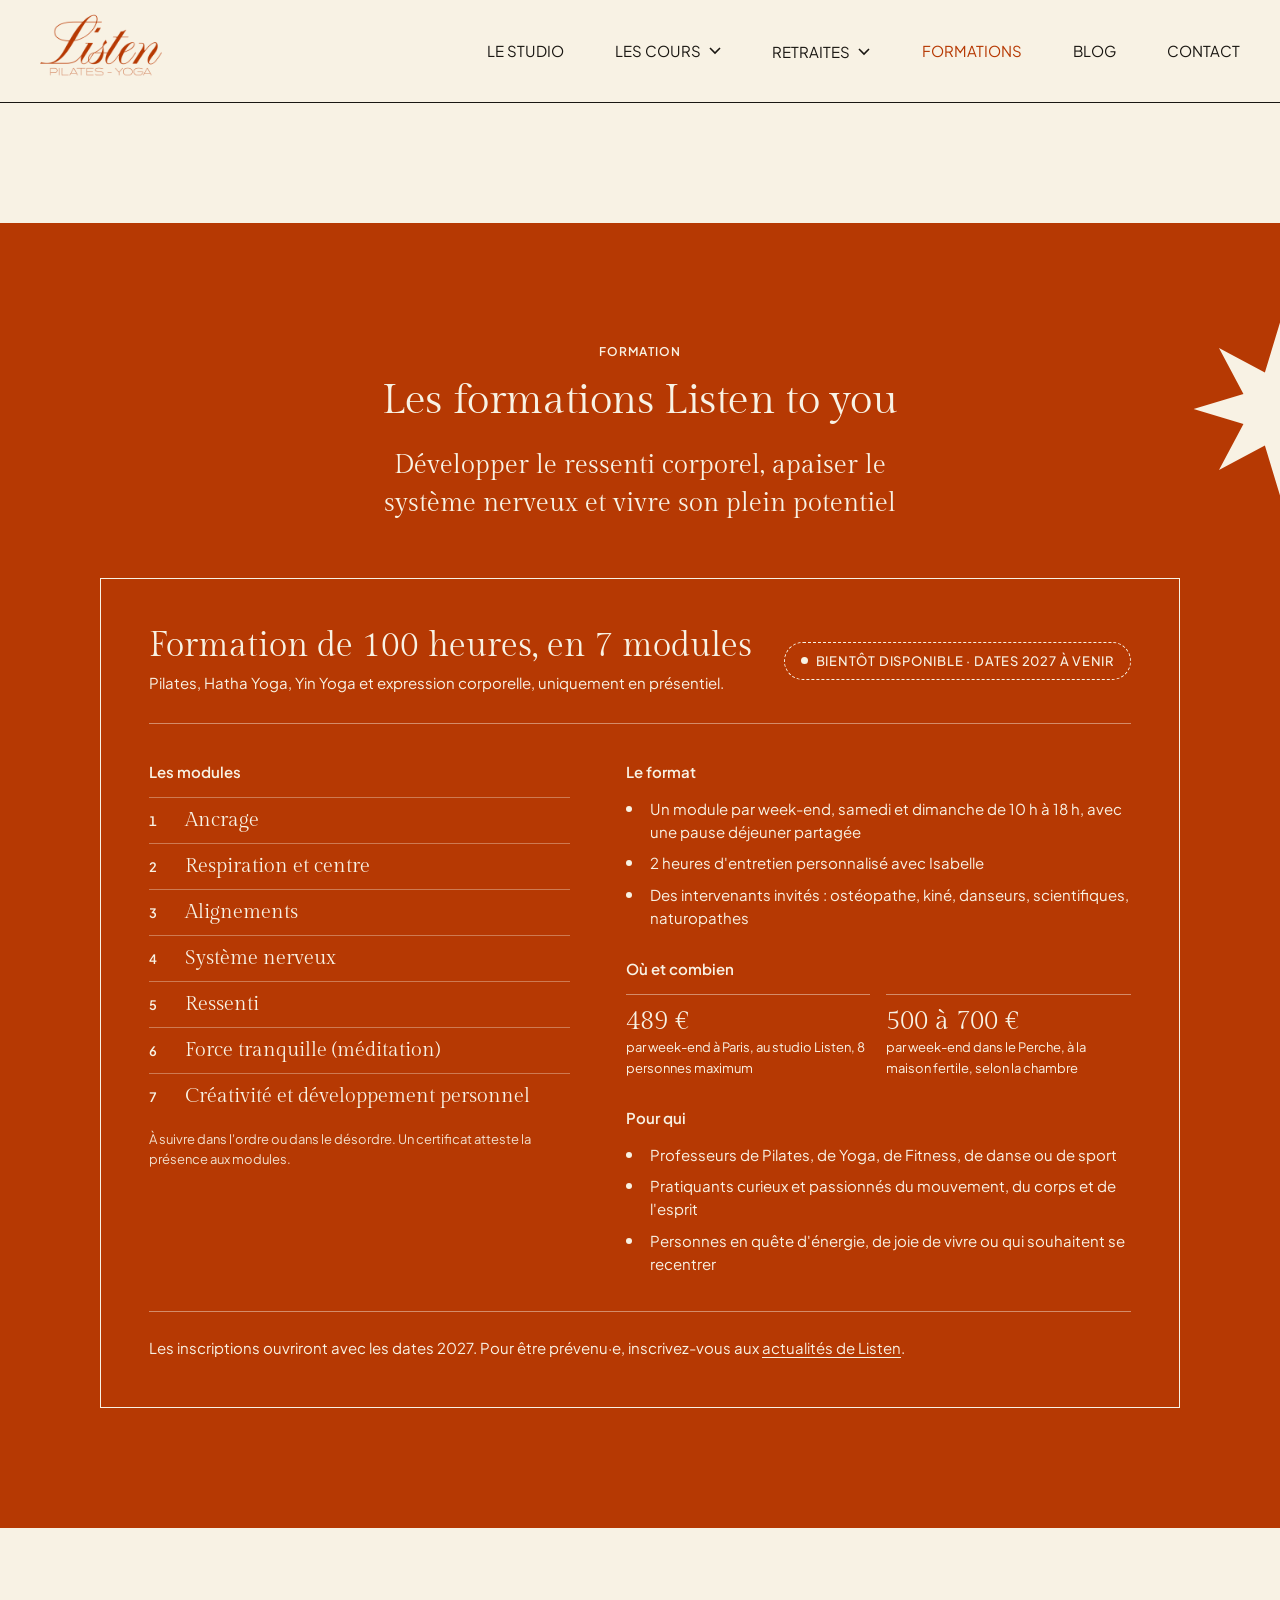
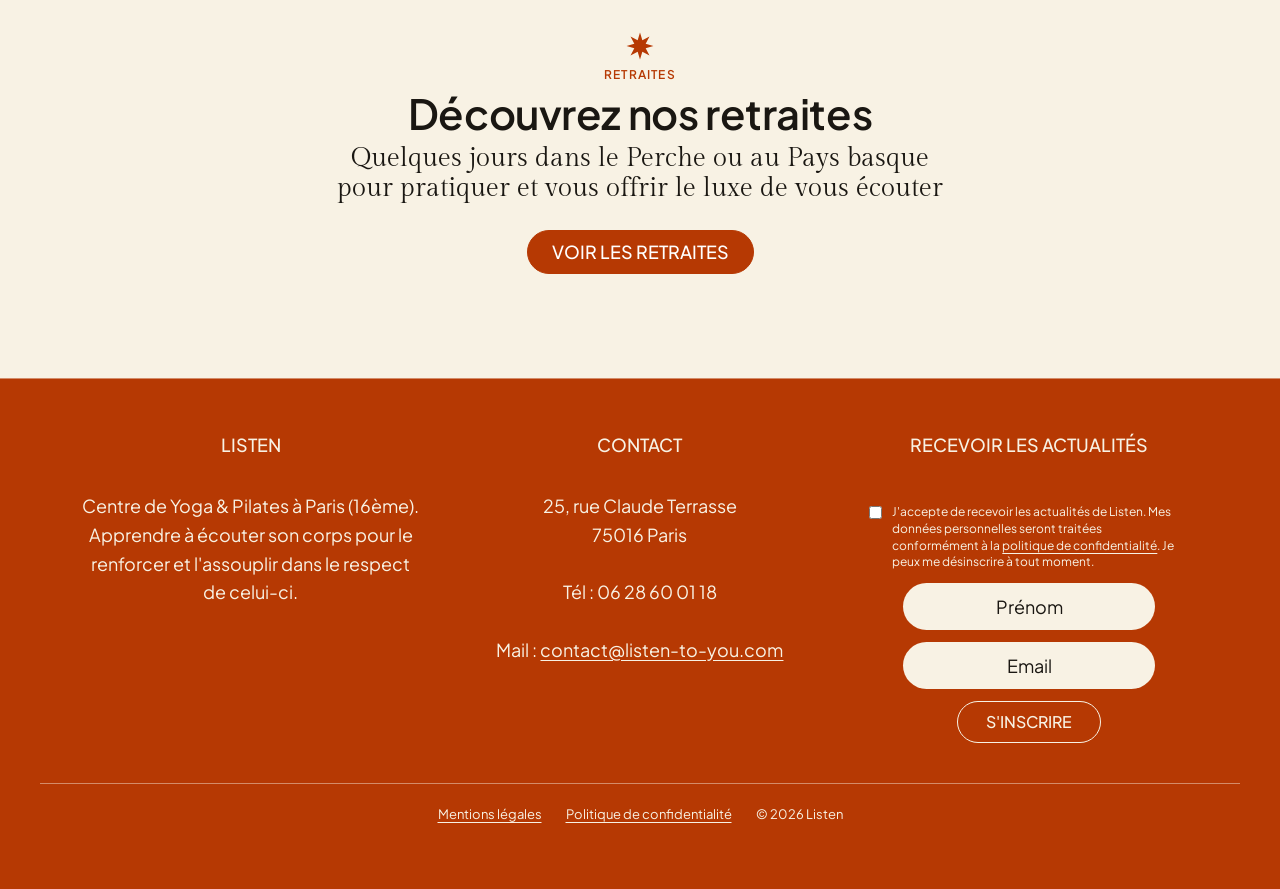
==== formations.html @ 7c876366 "Maquettes du site Listen : retraites, formation et trois lieux Pages Retraites, Formation, Perche, A" ====
<!doctype html>
<html lang="fr">
<meta charset="utf-8">
<meta name="viewport" content="width=device-width, initial-scale=1, viewport-fit=cover">
<title>Formation Listen to you · Pilates et Yoga | Listen</title>
<meta name="description" content="La formation Listen to you : 100 heures en 7 modules (Pilates, Hatha Yoga, Yin Yoga, expression corporelle) avec Isabelle Franck-Ribas, à Paris ou dans le Perche. Dès 489 € le week-end.">
<meta property="og:title" content="Formation Listen to you · Pilates et Yoga | Listen">
<meta property="og:description" content="La formation Listen to you : 100 heures en 7 modules (Pilates, Hatha Yoga, Yin Yoga, expression corporelle) avec Isabelle Franck-Ribas, à Paris ou dans le Perche. Dès 489 € le week-end.">
<!-- og:image : à remplacer par l'URL absolue de l'image sur WordPress -->
<meta property="og:image" content="images/hero.jpg">
<meta property="og:type" content="website">
<!-- Données structurées : à compléter à la mise en ligne avec les URL absolues (url, logo, image) -->
<script type="application/ld+json">
{
  "@context": "https://schema.org",
  "@type": "Organization",
  "name": "Listen",
  "description": "Centre de Yoga et de Pilates à Paris (16e) qui organise des retraites Yoga et Pilates dans le Perche et au Pays basque.",
  "email": "contact@listen-to-you.com",
  "telephone": "+33 6 28 60 01 18",
  "address": { "@type": "PostalAddress", "streetAddress": "25, rue Claude Terrasse", "postalCode": "75016", "addressLocality": "Paris", "addressCountry": "FR" },
  "founder": { "@type": "Person", "name": "Isabelle Franck-Ribas", "jobTitle": "Professeure de Pilates et de Yoga" }
}
</script>
<link rel="icon" href="data:image/svg+xml,%3Csvg xmlns='http://www.w3.org/2000/svg' viewBox='0 0 100 100'%3E%3Cpolygon fill='%23B63903' points='50,2 58.4,29.7 83.9,16.1 70.3,41.6 98,50 70.3,58.4 83.9,83.9 58.4,70.3 50,98 41.6,70.3 16.1,83.9 29.7,58.4 2,50 29.7,41.6 16.1,16.1 41.6,29.7'/%3E%3C/svg%3E">
<meta name="claude:viewport-fit-sides" content="cover">
<link rel="preconnect" href="https://fonts.googleapis.com">
<link rel="preconnect" href="https://fonts.gstatic.com" crossorigin>
<link rel="stylesheet" href="https://fonts.googleapis.com/css2?family=Gilda+Display&family=Plus+Jakarta+Sans:wght@400;500;600&display=swap">
<link rel="stylesheet" href="css/retraites.css">

<svg width="0" height="0" style="position:absolute" aria-hidden="true">
  <symbol id="star" viewBox="0 0 100 100"><polygon fill="currentColor" points="50,2 58.4,29.7 83.9,16.1 70.3,41.6 98,50 70.3,58.4 83.9,83.9 58.4,70.3 50,98 41.6,70.3 16.1,83.9 29.7,58.4 2,50 29.7,41.6 16.1,16.1 41.6,29.7"/></symbol>
</svg>

<a class="skip" href="#top">Aller au contenu</a>
<header class="nav">
  <div class="wrap">
    <a class="logo" href="#top"><img src="images/logo-listen.png" alt="Listen, Pilates et Yoga" width="122" height="78"></a>
    <nav class="menu" aria-label="Menu principal">
      <a href="#">Le studio</a>
      <a href="#">Les cours <svg class="chev" viewBox="0 0 12 8" aria-hidden="true"><path d="M1 1l5 5 5-5" fill="none" stroke="currentColor" stroke-width="1.6"/></svg></a>
      <div class="has-sub">
        <a href="retraites.html">Retraites <svg class="chev" viewBox="0 0 12 8" aria-hidden="true"><path d="M1 1l5 5 5-5" fill="none" stroke="currentColor" stroke-width="1.6"/></svg></a>
        <div class="sub"><ul>
          <li><a href="sejour-perche.html"><small>Perche</small>La maison fertile</a></li>
          <li><a href="sejour-argia.html"><small>Pays basque</small>Domaine d'Argia</a></li>
          <li><a href="sejour-yaya.html"><small>Pays basque</small>Maison Yaya</a></li>
        </ul></div>
      </div>
      <a href="#top" aria-current="page">Formations</a>
      <a href="#">Blog</a>
      <a href="#">Contact</a>
    </nav>
    <details class="menu-m">
      <summary>Menu</summary>
      <nav aria-label="Menu principal">
        <a href="#">Le studio</a>
        <a href="#">Les cours</a>
        <a href="retraites.html">Retraites</a>
        <a class="subl" href="sejour-perche.html">Perche · La maison fertile</a>
        <a class="subl" href="sejour-argia.html">Pays basque · Domaine d'Argia</a>
        <a class="subl" href="sejour-yaya.html">Pays basque · Maison Yaya</a>
        <a href="#top" aria-current="page">Formations</a>
        <a href="#">Blog</a>
        <a href="#">Contact</a>
      </nav>
    </details>
  </div>
</header>

<main id="top">
  <!-- ============ FORMATION : reprise de la section Formation de l'ancienne page « Retraites et formations » ============ -->
  <section class="band" id="formation" aria-labelledby="t-formation">
    <svg class="band-star" aria-hidden="true"><use href="#star"/></svg>
    <div class="wrap">
      <div class="head">
        <p class="kicker">Formation</p>
        <h1 id="t-formation">Les formations Listen to you</h1>
        <p class="serif">Développer le ressenti corporel, apaiser le système nerveux et vivre son plein potentiel</p>
      </div>

      <article class="course" aria-labelledby="t-course">
        <div class="course-top">
          <div>
            <h2 id="t-course">Formation de 100 heures, en 7 modules</h2>
            <p>Pilates, Hatha Yoga, Yin Yoga et expression corporelle, uniquement en présentiel.</p>
          </div>
          <span class="soon">Bientôt disponible · dates 2027 à venir</span>
        </div>

        <div class="course-grid">
          <div>
            <h3>Les modules</h3>
            <ol class="modules">
              <li>Ancrage</li>
              <li>Respiration et centre</li>
              <li>Alignements</li>
              <li>Système nerveux</li>
              <li>Ressenti</li>
              <li>Force tranquille (méditation)</li>
              <li>Créativité et développement personnel</li>
            </ol>
            <p>À suivre dans l'ordre ou dans le désordre. Un certificat atteste la présence aux modules.</p>
          </div>

          <div class="facts">
            <div>
              <h3>Le format</h3>
              <ul>
                <li><span>Un module par week-end, samedi et dimanche de 10 h à 18 h, avec une pause déjeuner partagée</span></li>
                <li><span>2 heures d'entretien personnalisé avec Isabelle</span></li>
                <li><span>Des intervenants invités : ostéopathe, kiné, danseurs, scientifiques, naturopathes</span></li>
              </ul>
            </div>
            <div>
              <h3>Où et combien</h3>
              <div class="prices">
                <div><b>489 €</b><span>par week-end à Paris, au studio Listen, 8 personnes maximum</span></div>
                <div><b>500 à 700 €</b><span>par week-end dans le Perche, à la maison fertile, selon la chambre</span></div>
              </div>
            </div>
            <div>
              <h3>Pour qui</h3>
              <ul>
                <li><span>Professeurs de Pilates, de Yoga, de Fitness, de danse ou de sport</span></li>
                <li><span>Pratiquants curieux et passionnés du mouvement, du corps et de l'esprit</span></li>
                <li><span>Personnes en quête d'énergie, de joie de vivre ou qui souhaitent se recentrer</span></li>
              </ul>
            </div>
          </div>
        </div>

        <p class="course-note">Les inscriptions ouvriront avec les dates 2027. Pour être prévenu·e, inscrivez-vous aux <a href="#actus">actualités de Listen</a>.</p>
      </article>
    </div>
  </section>

  <!-- ============ RENVOI VERS LES RETRAITES ============ -->
  <section class="wrap next" aria-labelledby="t-next">
    <div class="head">
      <svg class="star" aria-hidden="true"><use href="#star"/></svg>
      <p class="kicker">Retraites</p>
      <h2 id="t-next">Découvrez nos retraites</h2>
      <p class="serif">Quelques jours dans le Perche ou au Pays basque pour pratiquer et vous offrir le luxe de vous écouter</p>
      <a class="btn" href="retraites.html">Voir les retraites</a>
    </div>
  </section>
</main>

<footer>
  <div class="wrap">
    <div>
      <h2>Listen</h2>
      <p>Centre de Yoga &amp; Pilates à Paris (16ème).</p>
      <p>Apprendre à écouter son corps pour le renforcer et l'assouplir dans le respect de celui-ci.</p>
    </div>
    <div>
      <h2>Contact</h2>
      <address>25, rue Claude Terrasse<br>75016 Paris<br><br>Tél : 06 28 60 01 18<br><br>Mail : <a href="mailto:contact@listen-to-you.com">contact@listen-to-you.com</a></address>
    </div>
    <form class="news" id="actus" onsubmit="event.preventDefault()">
      <h2>Recevoir les actualités</h2>
      <label class="ok"><input id="n-ok" type="checkbox" name="consent" required><span>J'accepte de recevoir les actualités de Listen. Mes données personnelles seront traitées conformément à la <a href="#">politique de confidentialité</a>. Je peux me désinscrire à tout moment.</span></label>
      <input id="n-prenom" type="text" name="prenom" placeholder="Prénom" aria-label="Prénom" autocomplete="given-name">
      <input id="n-email" type="email" name="email" placeholder="Email" aria-label="E-mail" autocomplete="email">
      <button type="submit">S'inscrire</button>
    </form>
  </div>
  <div class="wrap legal">
    <a href="#">Mentions légales</a>
    <a href="#">Politique de confidentialité</a>
    <span>© 2026 Listen</span>
  </div>
</footer>
---- css/retraites.css ----
/* DA Listen (Figma "Site Listen") : fond beige partout, jamais de fond blanc ; cartes en contour orange 1px.
   Page « Retraites » (version SEO) : hero, galerie, l'esprit des retraites (3 colonnes), prochaines retraites (une carte par lieu), comment ça se passe, avis, FAQ, renvoi vers la formation. */
:root {
  --beige: #F8F2E4;
  --ink: #1A1712;
  --ink-soft: #4F483D;
  --line: #E2D9C6;
  --divider: #C9B98F;
  --orange: #B63903;
  --on-orange: #FFFFFF;
  --placeholder: #D9D9D9;

  --f-title: "Plus Jakarta Sans", system-ui, -apple-system, "Segoe UI", sans-serif;
  --f-serif: "Gilda Display", Georgia, "Times New Roman", serif;

  --margin: 40px;
  color-scheme: light;
}
* { box-sizing: border-box; }
body { margin: 0; background: var(--beige); color: var(--ink); font-family: var(--f-title); font-size: 1.0625rem; line-height: 1.55; -webkit-font-smoothing: antialiased; }
h1, h2, h3, h4 { margin: 0; font-weight: 400; text-wrap: balance; }
p { margin: 0; }
a { color: var(--orange); }
:focus-visible { outline: 2px solid var(--orange); outline-offset: 3px; }
svg { display: block; }
img { max-width: 100%; }

.wrap { max-width: 1200px; margin-inline: auto; padding-left: max(var(--margin), env(safe-area-inset-left, 0px)); padding-right: max(var(--margin), env(safe-area-inset-right, 0px)); }
@media (max-width: 640px) { :root { --margin: 16px; } }

.star { color: var(--orange); width: 28px; height: 28px; flex: none; }
.kicker { font-size: 0.75rem; font-weight: 600; letter-spacing: 0.1em; text-transform: uppercase; color: var(--orange); }
.serif { font-family: var(--f-serif); }

.btn {
  display: inline-flex; align-items: center; justify-content: center; gap: 8px;
  font: 500 1.125rem/1 var(--f-title); text-transform: uppercase;
  padding: 12px 24px; border-radius: 34px; border: 1px solid var(--orange);
  background: var(--orange); color: var(--on-orange); text-decoration: none; cursor: pointer;
  transition: filter .15s ease;
}
.btn:hover { filter: brightness(1.08); }
/* Pastille d'état, non cliquable */
.soon { display: inline-flex; align-items: center; gap: 8px; padding: 8px 16px; border: 1px dashed currentColor; border-radius: 34px; font-size: 0.8125rem; font-weight: 500; letter-spacing: 0.06em; text-transform: uppercase; }
.soon::before { content: ""; width: 7px; height: 7px; border-radius: 50%; background: currentColor; }

/* ---------- Navigation (Nav-bar du DS) ---------- */
.nav { background: var(--beige); border-bottom: 1px solid var(--ink); position: sticky; top: env(safe-area-inset-top, 0px); z-index: 25; }
.nav .wrap { max-width: 1440px; display: flex; justify-content: space-between; align-items: center; gap: 12px; padding-block: 12px; }
.logo img { display: block; width: 122px; height: auto; }
.menu { display: flex; align-items: center; gap: clamp(24px, 4vw, 60px); }
.menu a { color: var(--ink); font-size: 0.9375rem; line-height: 1.2; text-transform: uppercase; text-decoration: none; white-space: nowrap; display: inline-flex; align-items: center; gap: 8px; }
.menu a:hover, .menu a[aria-current="page"] { color: var(--orange); }
.menu .chev { width: 12px; height: 8px; }
/* Sous-menu Retraites : les pages lieux, au survol et au clavier */
.has-sub { position: relative; }
.has-sub .sub { display: none; position: absolute; top: 100%; left: 50%; translate: -50% 0; padding-top: 14px; z-index: 30; }
.has-sub:hover .sub, .has-sub:focus-within .sub { display: block; }
.has-sub:hover > a .chev, .has-sub:focus-within > a .chev { rotate: 180deg; }
.sub ul { list-style: none; margin: 0; padding: 8px 0; background: var(--beige); border: 1px solid var(--orange); min-width: 280px; }
.sub a { display: grid; gap: 2px; padding: 10px 20px; text-transform: none; white-space: nowrap; }
.sub a small { font-size: 0.75rem; letter-spacing: 0.08em; text-transform: uppercase; color: var(--ink-soft); }
.sub a:hover small { color: var(--orange); }
.menu a.is-section { color: var(--orange); }
.menu-m nav a.subl { padding-left: 20px; text-transform: none; font-size: 0.9375rem; }
.menu-m { display: none; }
.menu-m summary { list-style: none; cursor: pointer; font-size: 0.9375rem; text-transform: uppercase; border: 1px solid var(--orange); color: var(--orange); border-radius: 34px; padding: 8px 18px; }
.menu-m summary::-webkit-details-marker { display: none; }
.menu-m nav { position: absolute; left: 0; right: 0; top: 100%; background: var(--beige); border-bottom: 1px solid var(--ink); padding: 8px max(var(--margin), env(safe-area-inset-left, 0px)) 16px; display: grid; }
.menu-m nav a { color: var(--ink); text-decoration: none; text-transform: uppercase; font-size: 0.9375rem; padding: 12px 0; border-top: 1px solid var(--line); }
.menu-m nav a[aria-current="page"] { color: var(--orange); }

/* ---------- Hero : texte seul, centré ---------- */
.hero { display: grid; justify-items: center; text-align: center; gap: 20px; padding-block: 112px 0; }
.hero h1 { font-weight: 600; font-size: clamp(2.2rem, 5vw, 3.8rem); line-height: 1.04; letter-spacing: -0.02em; max-width: 20ch; }
.hero .sub { font-family: var(--f-serif); font-size: clamp(1.3rem, 2.4vw, 1.75rem); line-height: 1.25; max-width: 36rem; }
.hero > p:not(.sub):not(.kicker) { color: var(--ink-soft); max-width: 34rem; }
.hero-cta { display: flex; flex-wrap: wrap; gap: 12px; justify-content: center; margin-top: 8px; }
.btn-ghost { background: transparent; color: var(--orange); }

/* ---------- Galerie d'ouverture ---------- */
/* Pleine largeur, de bord à bord, juste sous le CTA du hero */
.gallery-band { margin-top: 64px; }
.gallery { display: grid; grid-template-columns: 2fr 1fr 1fr 2fr; grid-template-rows: repeat(2, clamp(200px, 22vw, 340px)); gap: 8px; }
.gallery img { width: 100%; height: 100%; object-fit: cover; display: block; }
.gallery img:nth-child(1) { grid-row: span 2; }
.gallery img:nth-child(4) { grid-column: 2 / span 2; }
.gallery img:nth-child(5) { grid-column: 4; grid-row: 1 / 3; }

/* ---------- L'esprit des retraites : trois colonnes, étoile au-dessus de chaque ---------- */
.spirit { display: grid; grid-template-columns: repeat(3, minmax(0, 1fr)); }
.spirit-col { display: grid; gap: 14px; align-content: start; padding: 8px 40px; }
.spirit-col:first-child { padding-left: 0; }
.spirit-col:last-child { padding-right: 0; }
.spirit-col + .spirit-col { border-left: 1px solid var(--line); }
.spirit-col h3 { font-family: var(--f-serif); font-size: clamp(1.5rem, 2.4vw, 1.9rem); line-height: 1.15; }
.spirit-col .lede { font-family: var(--f-serif); font-size: 1.2rem; line-height: 1.35; }
.spirit-col > p:not(.kicker):not(.lede) { color: var(--ink-soft); font-size: 0.9375rem; }

/* ---------- Comment ça se passe ---------- */
.how { display: grid; grid-template-columns: repeat(4, minmax(0, 1fr)); border: 1px solid var(--orange); }
.how > div { padding: 32px 28px; display: grid; gap: 12px; align-content: start; }
.how > div + div { border-left: 1px solid var(--orange); }
.how h3 { font-family: var(--f-serif); font-size: 1.35rem; line-height: 1.2; }
.how p { font-size: 0.9375rem; color: var(--ink-soft); }
.how-cta { display: grid; justify-items: center; gap: 20px; margin-top: 48px; text-align: center; }
.how-cta p { font-family: var(--f-serif); font-size: clamp(1.3rem, 2.4vw, 1.7rem); line-height: 1.3; }

/* ---------- Titres de section ---------- */
.head { text-align: center; display: grid; justify-items: center; gap: 6px; padding-top: 104px; margin-bottom: 56px; }
.head h2, .head h1 { font-weight: 600; font-size: clamp(2rem, 4vw, 2.6rem); letter-spacing: -0.01em; line-height: 1.1; }
#esprit .head { text-align: left; justify-items: start; }
.head p.serif { font-size: clamp(1.3rem, 2.4vw, 1.6rem); line-height: 1.2; max-width: 40rem; }

/* ---------- Cartes des retraites ---------- */
.retreats { display: grid; grid-template-columns: repeat(3, minmax(0, 1fr)); gap: 24px; }
@media (max-width: 1000px) { .retreats { grid-template-columns: minmax(0, 1fr); max-width: 640px; margin-inline: auto; } }
.card { border: 1px solid var(--orange); display: grid; grid-template-rows: auto 1fr; position: relative; transition: box-shadow .2s ease; }
.card .btn::after { content: ""; position: absolute; inset: 0; }
.card:has(.btn):hover { box-shadow: inset 0 0 0 1px var(--orange); }
.card:has(.btn) .pic { transition: filter .3s ease; }
.card:has(.btn):hover .pic { filter: saturate(1.08) brightness(1.03); }
.card .pic { aspect-ratio: 3 / 2; width: 100%; height: auto; object-fit: cover; display: block; }
.card .pic.todo { background: var(--placeholder); display: grid; place-items: center; color: var(--ink-soft); font-size: 0.8125rem; letter-spacing: 0.05em; text-transform: uppercase; text-align: center; padding: 24px; }
.card .body { padding: 24px 24px 28px; display: grid; gap: 14px; align-content: start; grid-template-rows: auto auto auto 1fr auto; }
.card .place-tag { font-size: 0.8125rem; font-weight: 600; letter-spacing: 0.08em; text-transform: uppercase; color: var(--orange); }
.card h3 { font-family: var(--f-serif); font-size: clamp(1.5rem, 2.2vw, 1.75rem); line-height: 1.15; }
.card .where { font-size: 0.9375rem; color: var(--ink); }
.card .where span { color: var(--ink-soft); }
.card .desc { color: var(--ink-soft); font-size: 0.9375rem; }
.card .foot { display: flex; flex-wrap: wrap; align-items: center; justify-content: space-between; gap: 16px; padding-top: 18px; border-top: 1px solid var(--line); }
.card .meta { display: grid; line-height: 1.25; }
.card .meta b { font-family: var(--f-serif); font-weight: 400; font-size: 1.5rem; color: var(--orange); }
.card .meta span { font-size: 0.8125rem; color: var(--ink-soft); }
.card .soon { color: var(--ink-soft); }

/* ---------- Formation : bandeau orange + encart non cliquable ---------- */
.band { background: var(--orange); color: var(--beige); position: relative; overflow: hidden; padding-block: 96px; margin-top: 120px; }
.band-star { position: absolute; width: 180px; height: 180px; color: var(--beige); top: 96px; right: -90px; }
.band .head { padding-top: 0; }
.band .kicker { color: var(--beige); }
.band .head h2, .band .head h1 { font-family: var(--f-serif); font-weight: 400; }
.band { padding-block: 120px; }
.band .head { margin-bottom: 0; gap: 24px; }
.band .head .kicker { margin-bottom: -8px; }
.band .head p.serif { max-width: 34rem; line-height: 1.45; }
.band .soon { color: var(--beige); margin-top: 16px; }
.band .btn { background: var(--beige); border-color: var(--beige); color: var(--orange); margin-top: 16px; }

/* ---------- Avis ---------- */
.voices { display: grid; grid-template-columns: repeat(3, minmax(0, 1fr)); gap: 24px; }
.voice { margin: 0; border: 1px solid var(--orange); padding: 32px 28px; display: grid; gap: 18px; align-content: space-between; }
.voice blockquote { margin: 0; font-family: var(--f-serif); font-size: 1.2rem; line-height: 1.4; }
.voice blockquote::before { content: "“"; color: var(--orange); margin-right: 2px; }
.voice blockquote::after { content: "”"; color: var(--orange); margin-left: 2px; }
.voice figcaption { margin: 0; font-size: 0.875rem; }
.voice figcaption b { display: block; font-weight: 600; color: var(--ink); }
.voices.todo .voice { border-style: dashed; }
.voices.todo blockquote { color: var(--ink-soft); }
.todo-note { text-align: center; font-size: 0.8125rem; color: var(--ink-soft); margin-top: 20px; }

/* ---------- FAQ ---------- */
.faq { max-width: 820px; margin-inline: auto; border-top: 1px solid var(--line); }
.faq details { border-bottom: 1px solid var(--line); }
.faq summary { cursor: pointer; list-style: none; padding: 20px 0; font-weight: 500; display: flex; justify-content: space-between; gap: 16px; }
.faq summary::-webkit-details-marker { display: none; }
.faq summary::after { content: "+"; color: var(--orange); font-size: 1.25rem; line-height: 1; transition: transform .2s; }
.faq details[open] summary::after { transform: rotate(45deg); }
.faq details p { padding-bottom: 20px; color: var(--ink-soft); max-width: 62ch; }
@media (prefers-reduced-motion: reduce) { .faq summary::after { transition: none; } }

/* ---------- Pied de page du DS ---------- */
footer { background: var(--orange); color: var(--beige); padding-block: 52px 64px; text-align: center; font-size: 1.125rem; line-height: 1.6; border-top: 1px solid color-mix(in srgb, var(--beige) 45%, transparent); }
footer .wrap { display: grid; grid-template-columns: repeat(3, minmax(0, 1fr)); gap: 40px 48px; }
footer h2 { font-size: 1.125rem; font-weight: 500; text-transform: uppercase; margin-bottom: 32px; }
footer a { color: inherit; }
footer address { font-style: normal; }
.news { display: grid; gap: 12px; justify-items: center; scroll-margin-top: 24px; }
.news label.ok { display: grid; grid-template-columns: 13px minmax(0, 1fr); gap: 10px; text-align: left; font-size: 0.75rem; line-height: 1.4; max-width: 320px; }
.news label.ok input { width: 13px; height: 13px; margin: 2px 0 0; accent-color: var(--beige); }
.news input[type="text"], .news input[type="email"] { width: min(252px, 100%); height: 47px; border: 0; border-radius: 29px; background: var(--beige); color: var(--ink); font: inherit; font-size: 1.125rem; text-align: center; }
.news input::placeholder { color: var(--ink); }
.news button { font: 500 1rem/1 var(--f-title); text-transform: uppercase; padding: 12px 28px; border-radius: 34px; border: 1px solid var(--beige); background: transparent; color: var(--beige); cursor: pointer; }
.news button:hover { background: var(--beige); color: var(--orange); }

/* ---------- Responsive ---------- */
@media (max-width: 1000px) {
  .how { grid-template-columns: 1fr 1fr; }
  .how > div:nth-child(3) { border-left: 0; }
  .how > div:nth-child(n+3) { border-top: 1px solid var(--orange); }
}
@media (max-width: 760px) {
  .hero { padding-block: 64px 0; }
  .menu { display: none; }
  .menu-m { display: block; }
  .logo img { width: 96px; }
  .gallery-band { margin-top: 40px; }
  .gallery { grid-template-columns: 1fr 1fr; grid-template-rows: 220px 140px 140px; gap: 8px; }
  .gallery img:nth-child(n) { grid-row: auto; grid-column: auto; }
  .gallery img:nth-child(1) { grid-column: 1 / -1; }
  .gallery img:nth-child(5) { display: none; }
  .how { grid-template-columns: minmax(0, 1fr); }
  .how > div + div { border-left: 0; border-top: 1px solid var(--orange); }
  .head { padding-top: 72px; margin-bottom: 40px; }
  .retreats, footer .wrap { grid-template-columns: minmax(0, 1fr); }
  .spirit { grid-template-columns: minmax(0, 1fr); }
  .spirit-col, .spirit-col:first-child, .spirit-col:last-child { padding: 28px 0; }
  .spirit-col + .spirit-col { border-left: 0; border-top: 1px solid var(--line); }
  .card .body { padding: 24px 20px 24px; }
  .band { margin-top: 72px; padding-block: 72px; }
  .band-star { width: 110px; height: 110px; top: 40px; right: -60px; }
  .voices { grid-template-columns: minmax(0, 1fr); }
  footer h2 { margin-bottom: 16px; }
}
@media (prefers-reduced-motion: reduce) { .btn { transition: none; } }

/* ---------- Audit : finitions communes ---------- */
p { text-wrap: pretty; }
.btn { transition: filter .2s ease, transform .2s ease; }
.btn:active { transform: translateY(1px) scale(.98); }
a { text-underline-offset: 3px; transition: color .2s ease; }
.menu a { transition: color .2s ease; }
.skip { position: absolute; left: max(16px, env(safe-area-inset-left, 0px)); top: -100px; z-index: 100; background: var(--orange); color: var(--on-orange); padding: 10px 18px; border-radius: 34px; text-decoration: none; font-weight: 500; }
.skip:focus { top: 12px; }
footer .wrap.legal { display: flex; flex-wrap: wrap; justify-content: center; gap: 8px 24px; margin-top: 40px; padding-top: 20px; border-top: 1px solid color-mix(in srgb, var(--beige) 45%, transparent); font-size: 0.8125rem; }
@media (prefers-reduced-motion: reduce) { .btn, a { transition: none; } .btn:active { transform: none; } }
html { scroll-behavior: smooth; }
@media (prefers-reduced-motion: reduce) { html { scroll-behavior: auto; } }
/* Ancres : laisser la place de la barre de navigation fixe */
[id] { scroll-margin-top: 120px; }

/* ---------- Formation : encart détaillé (page formations.html) ---------- */
.course { max-width: 1080px; margin-inline: auto; margin-top: 56px; border: 1px solid var(--beige); padding: clamp(24px, 4vw, 48px); display: grid; gap: 36px; position: relative; }
.course-top { display: flex; flex-wrap: wrap; justify-content: space-between; align-items: center; gap: 16px; padding-bottom: 28px; border-bottom: 1px solid color-mix(in srgb, var(--beige) 45%, transparent); }
.course-top h2 { font-family: var(--f-serif); font-size: clamp(1.6rem, 2.8vw, 2.1rem); line-height: 1.15; }
.course-top p { font-size: 0.9375rem; margin-top: 6px; }
.course .soon { color: var(--beige); margin-top: 0; }
.course-grid { display: grid; grid-template-columns: minmax(0, 5fr) minmax(0, 6fr); gap: 40px 56px; }
.course h3 { font-size: 0.9375rem; font-weight: 600; margin-bottom: 14px; }
.modules { list-style: none; margin: 0; padding: 0; display: grid; gap: 0; counter-reset: m; }
.modules li { counter-increment: m; display: grid; grid-template-columns: 36px minmax(0, 1fr); align-items: baseline; padding-block: 10px; border-top: 1px solid color-mix(in srgb, var(--beige) 35%, transparent); font-family: var(--f-serif); font-size: 1.25rem; line-height: 1.25; }
.modules li::before { content: counter(m); font-family: var(--f-title); font-size: 0.8125rem; font-weight: 600; font-variant-numeric: tabular-nums; }
.modules + p { font-size: 0.8125rem; margin-top: 10px; opacity: .9; }
.facts { display: grid; gap: 28px; align-content: start; }
.facts ul { list-style: none; margin: 0; padding: 0; display: grid; gap: 8px; }
.facts li { display: grid; grid-template-columns: 14px minmax(0, 1fr); gap: 10px; font-size: 0.9375rem; }
.facts li::before { content: ""; width: 6px; height: 6px; border-radius: 50%; background: var(--beige); margin-top: 0.6em; }
.prices { display: grid; grid-template-columns: 1fr 1fr; gap: 16px; }
.prices div { display: grid; gap: 2px; padding-top: 12px; border-top: 1px solid color-mix(in srgb, var(--beige) 45%, transparent); }
.prices b { font-family: var(--f-serif); font-weight: 400; font-size: 1.6rem; line-height: 1.1; }
.prices span { font-size: 0.8125rem; }
.course-note { font-size: 0.9375rem; padding-top: 24px; border-top: 1px solid color-mix(in srgb, var(--beige) 45%, transparent); }
.course-note a { color: inherit; }
@media (max-width: 1000px) { .course-grid { grid-template-columns: minmax(0, 1fr); gap: 32px; } }
@media (max-width: 760px) { .prices { grid-template-columns: minmax(0, 1fr); } .course { margin-top: 40px; } }

/* ---------- Renvoi vers les retraites, bas de formations.html (fond beige entre le bandeau et le pied de page orange) ---------- */
.next .head { margin-bottom: 0; padding-bottom: 104px; }
.next .btn { margin-top: 20px; }
@media (max-width: 760px) { .next .head { padding-bottom: 72px; } }

/* ---------- Avis : une citation à la une, puis mosaïque 3 / 2 / 1 colonnes (cartes à hauteur naturelle) ---------- */
.voice-feature { margin: 0 auto 64px; max-width: 46rem; display: grid; justify-items: center; gap: 20px; text-align: center; }
.voice-feature blockquote { margin: 0; font-family: var(--f-serif); font-size: clamp(1.7rem, 4.2vw, 2.8rem); line-height: 1.18; text-wrap: balance; }
.voice-feature blockquote::before { content: "« "; color: var(--orange); }
.voice-feature blockquote::after { content: " »"; color: var(--orange); }
.voice-feature figcaption { font-size: 0.875rem; color: var(--ink-soft); }
.voice-feature figcaption b { display: block; font-weight: 600; color: var(--ink); }
@media (max-width: 760px) { .voice-feature { margin-bottom: 40px; gap: 14px; } }
.voices { display: block; columns: 3; column-gap: 24px; }
.voice { break-inside: avoid; margin-bottom: 24px; }
@media (max-width: 1000px) { .voices { columns: 2; } }
@media (max-width: 760px) { .voices { columns: 1; } .voice { padding: 24px 20px; } }
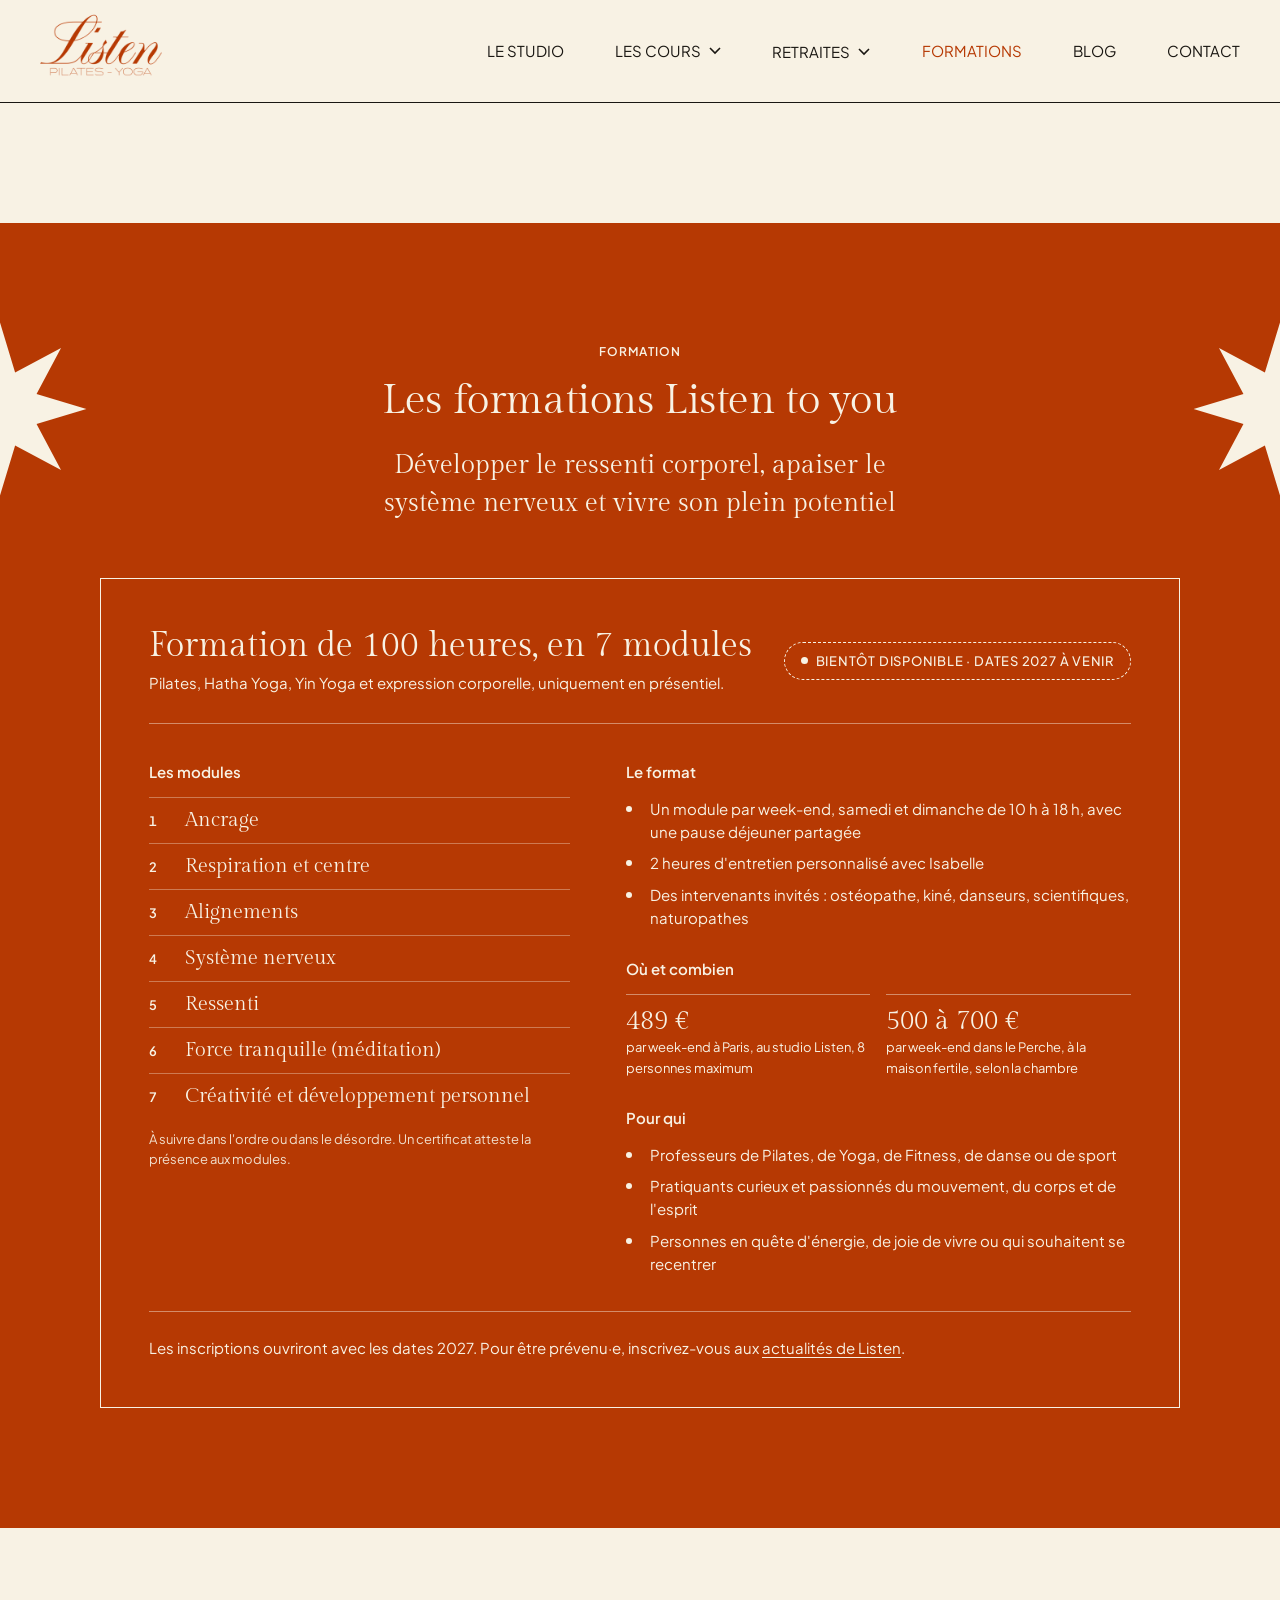
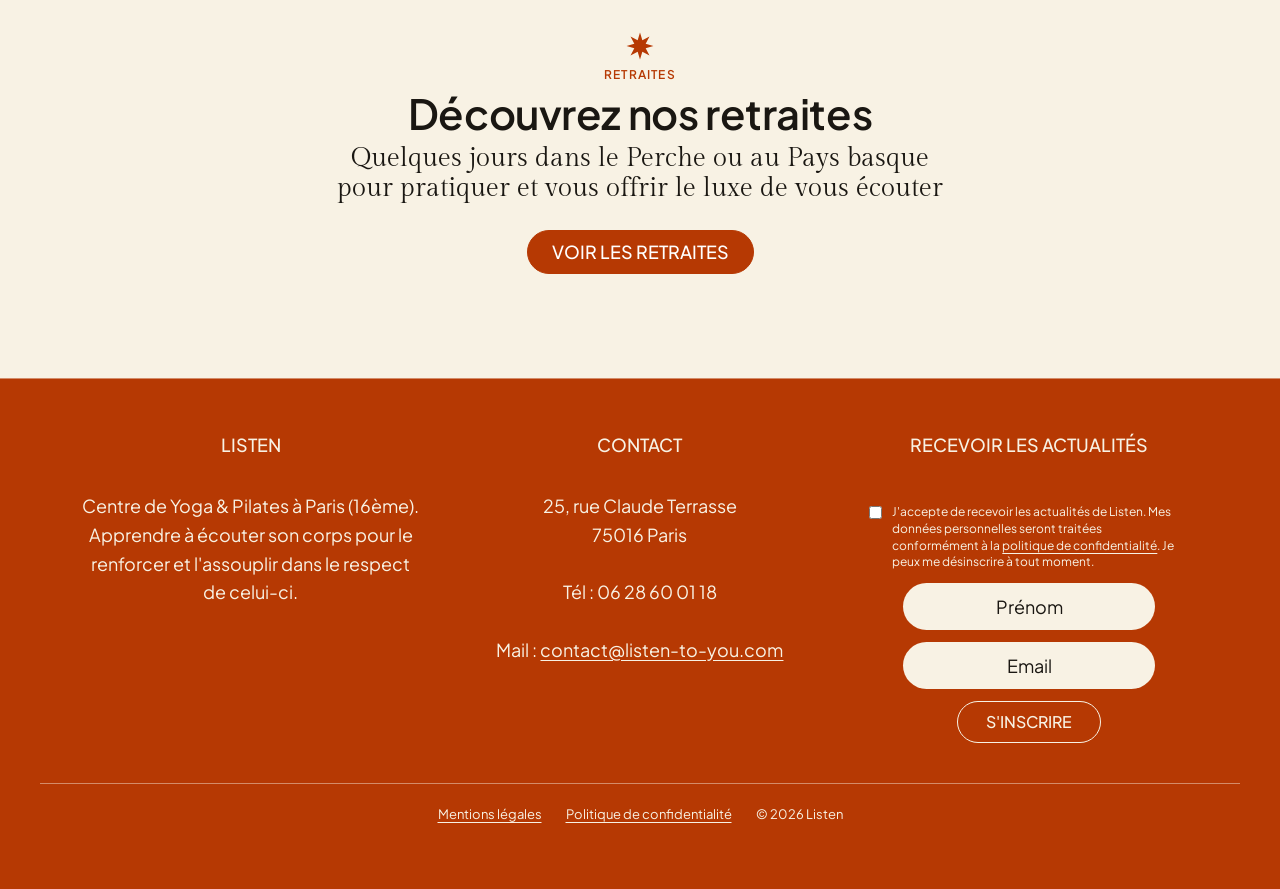
==== commit 057d2230: "Bandeaux orange : une étoile blanche de chaque côté Ajout de l'étoile de gauche sur la section Réser" ====
--- a/formations.html
+++ b/formations.html
@@ -72,7 +72,8 @@
 <main id="top">
   <!-- ============ FORMATION : reprise de la section Formation de l'ancienne page « Retraites et formations » ============ -->
   <section class="band" id="formation" aria-labelledby="t-formation">
-    <svg class="band-star" aria-hidden="true"><use href="#star"/></svg>
+    <svg class="band-star l" aria-hidden="true"><use href="#star"/></svg>
+    <svg class="band-star r" aria-hidden="true"><use href="#star"/></svg>
     <div class="wrap">
       <div class="head">
         <p class="kicker">Formation</p>
--- a/css/retraites.css
+++ b/css/retraites.css
@@ -271,3 +271,7 @@
 .voice { break-inside: avoid; margin-bottom: 24px; }
 @media (max-width: 1000px) { .voices { columns: 2; } }
 @media (max-width: 760px) { .voices { columns: 1; } .voice { padding: 24px 20px; } }
+
+/* Bandeaux orange : une étoile de chaque côté, en miroir */
+.band-star.l { right: auto; left: -90px; }
+@media (max-width: 760px) { .band-star.l { right: auto; left: -60px; } }
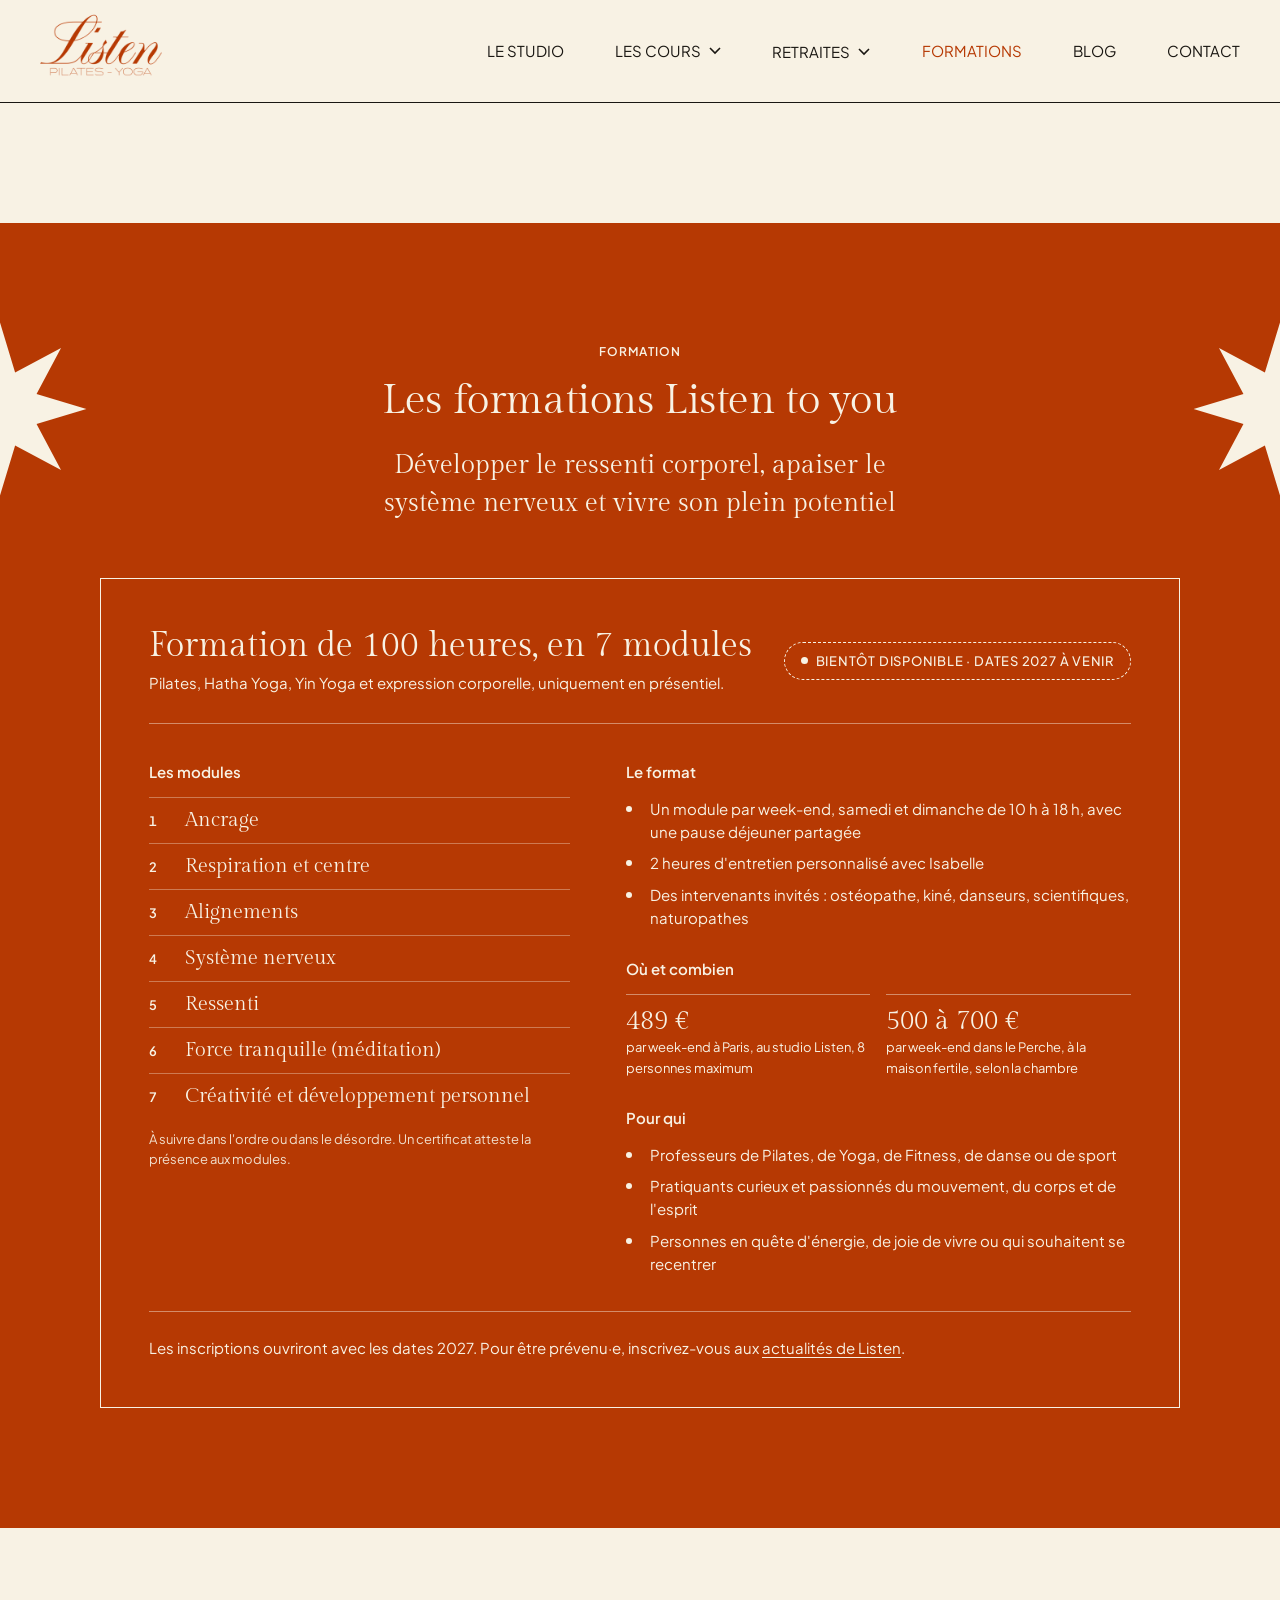
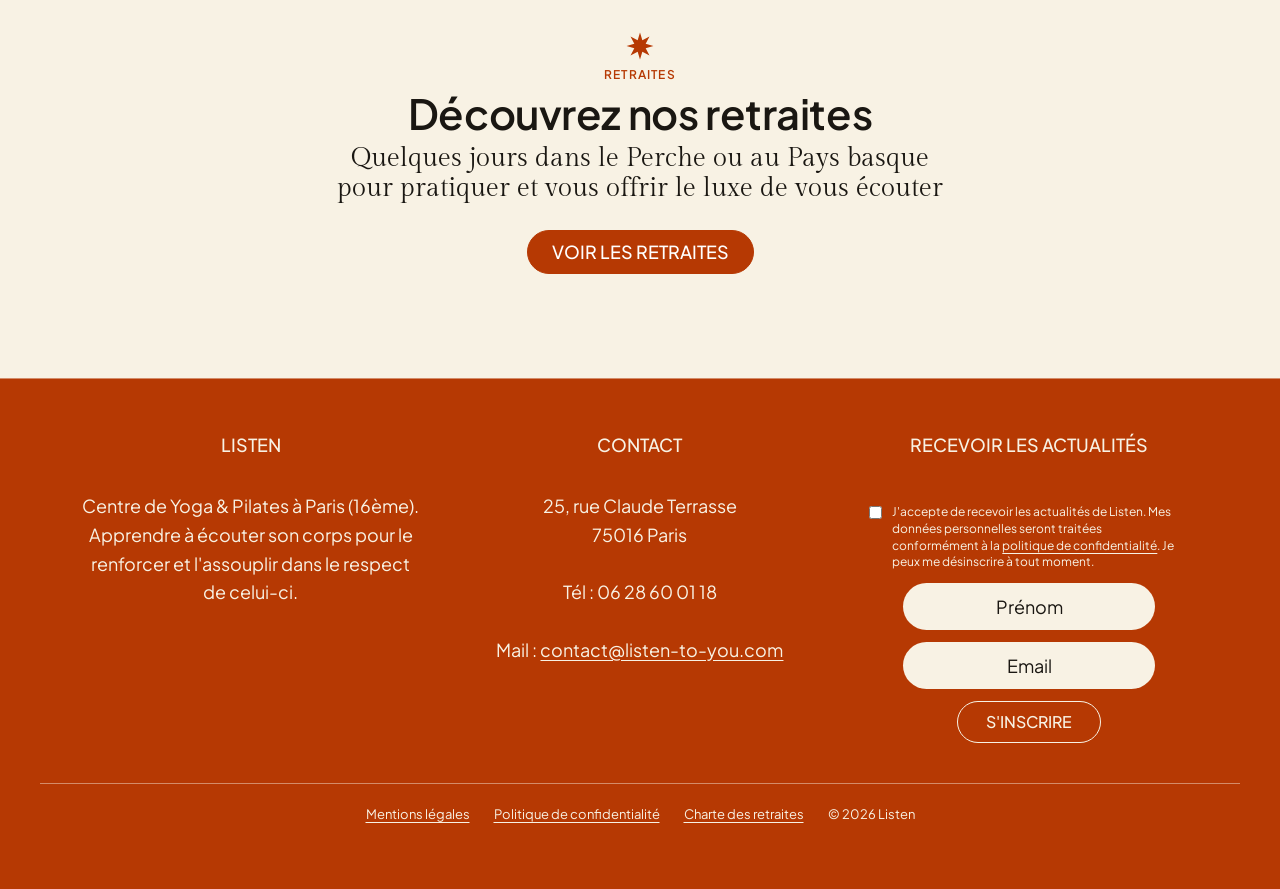
==== commit e992be24: "Charte de participation et nouveaux avis - Nouvelle page charte.html (texte de la cliente) avec le t" ====
--- a/formations.html
+++ b/formations.html
@@ -171,6 +171,7 @@
   <div class="wrap legal">
     <a href="#">Mentions légales</a>
     <a href="#">Politique de confidentialité</a>
+    <a href="charte.html">Charte des retraites</a>
     <span>© 2026 Listen</span>
   </div>
 </footer>
--- a/css/retraites.css
+++ b/css/retraites.css
@@ -275,3 +275,23 @@
 /* Bandeaux orange : une étoile de chaque côté, en miroir */
 .band-star.l { right: auto; left: -90px; }
 @media (max-width: 760px) { .band-star.l { right: auto; left: -60px; } }
+
+/* ---------- Charte de participation (charte.html) : texte long, une colonne lisible ---------- */
+.doc .head { padding-bottom: 0; }
+.doc .head h1 { font-weight: 600; font-size: clamp(2rem, 4vw, 2.6rem); letter-spacing: -0.01em; line-height: 1.1; }
+.doc-body { max-width: 760px; margin: 0 auto 120px; display: grid; gap: 48px; }
+.doc-body .lede { font-family: var(--f-serif); font-size: clamp(1.2rem, 2vw, 1.4rem); line-height: 1.45; text-align: center; }
+.doc-toc { display: flex; flex-wrap: wrap; justify-content: center; gap: 8px; }
+.doc-toc a { border: 1px solid var(--orange); border-radius: 34px; padding: 6px 14px; font-size: 0.875rem; text-decoration: none; }
+.doc-body section { display: grid; gap: 14px; scroll-margin-top: 24px; }
+.doc-body h2 { font-family: var(--f-serif); font-size: clamp(1.5rem, 2.6vw, 1.9rem); line-height: 1.2; display: flex; align-items: baseline; gap: 14px; padding-top: 24px; border-top: 1px solid var(--line); }
+.doc-body h2 span { font-family: var(--f-title); font-size: 0.8125rem; font-weight: 600; color: var(--orange); }
+.doc-body section p, .doc-body section li { color: var(--ink-soft); }
+.doc-body ul { margin: 0; padding-left: 20px; display: grid; gap: 4px; }
+.doc-table { width: 100%; border-collapse: collapse; border: 1px solid var(--orange); }
+.doc-table th, .doc-table td { padding: 14px 18px; text-align: left; border-bottom: 1px solid var(--line); }
+.doc-table th { font-size: 0.8125rem; font-weight: 600; letter-spacing: 0.06em; text-transform: uppercase; color: var(--orange); }
+.doc-table td:last-child { font-family: var(--f-serif); font-size: 1.15rem; color: var(--ink); white-space: nowrap; }
+.doc-sign { font-family: var(--f-serif); font-size: 1.25rem; color: var(--ink) !important; }
+.doc-back { display: flex; justify-content: center; }
+@media (max-width: 760px) { .doc-body { gap: 36px; margin-bottom: 72px; } .doc-table th, .doc-table td { padding: 12px; } }
